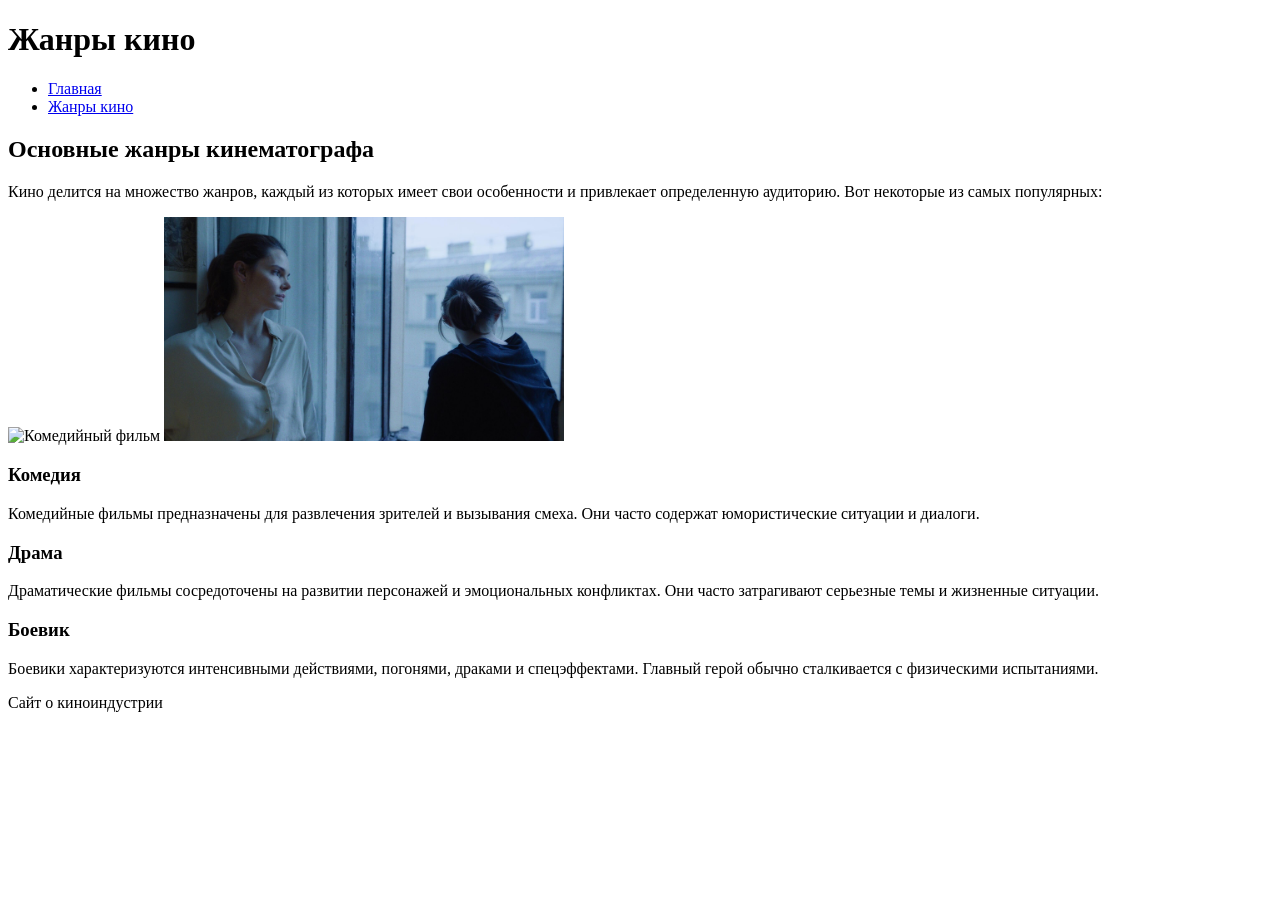
==== genres.html @ 952a70b2 "Добавлен readme.md и страница с жанрами кино" ====
<!DOCTYPE html>
<head>
    <meta charset="UTF-8">
    <title>Жанры кино</title>
    <link rel="stylesheet" href="style.css">
</head>
<body>
    <header>
        <h1>Жанры кино</h1>
    </header>

    <nav>
        <ul>
            <li><a href="index.html">Главная</a></li>
            <li><a href="genres.html">Жанры кино</a></li>
        </ul>
    </nav>

    <main>
        <section>
            <h2>Основные жанры кинематографа</h2>
            <p>Кино делится на множество жанров, каждый из которых имеет свои особенности
               и привлекает определенную аудиторию. Вот некоторые из самых популярных:</p>

            <div class="image-gallery">
                <img src="./photo/victoriaaa1331.github.io/photo/svaty-2.jpg" alt="Комедийный фильм" width="400">
                <img src="./photo/110-rezh.-ilya-miheev-.jpg" alt="Драматический фильм" width="400">
            </div>

            <h3>Комедия</h3>
            <p>Комедийные фильмы предназначены для развлечения зрителей и вызывания смеха.
               Они часто содержат юмористические ситуации и диалоги.</p>

            <h3>Драма</h3>
            <p>Драматические фильмы сосредоточены на развитии персонажей и эмоциональных
               конфликтах. Они часто затрагивают серьезные темы и жизненные ситуации.</p>

            <h3>Боевик</h3>
            <p>Боевики характеризуются интенсивными действиями, погонями, драками и
               спецэффектами. Главный герой обычно сталкивается с физическими испытаниями.</p>
        </section>
    </main>

    <footer>
        <p>Сайт о киноиндустрии</p>
    </footer>
</body>
</html>
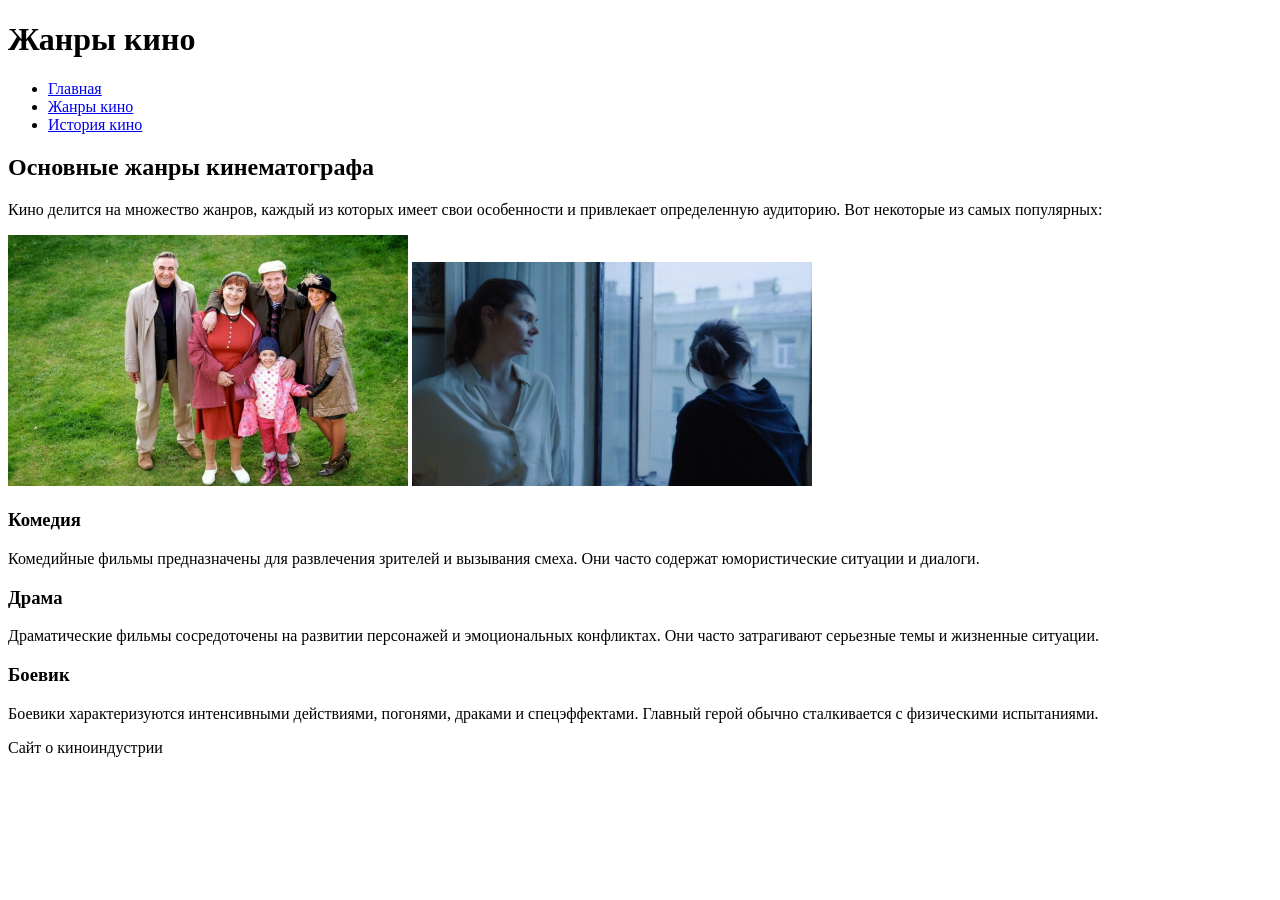
==== commit 151f013f: "Изменены ссылки на картинки, добавлена страница про историю кино" ====
--- a/genres.html
+++ b/genres.html
@@ -13,6 +13,7 @@
         <ul>
             <li><a href="index.html">Главная</a></li>
             <li><a href="genres.html">Жанры кино</a></li>
+            <li><a href="history.html">История кино</a></li>
         </ul>
     </nav>
 
@@ -23,7 +24,7 @@
                и привлекает определенную аудиторию. Вот некоторые из самых популярных:</p>
 
             <div class="image-gallery">
-                <img src="./photo/victoriaaa1331.github.io/photo/svaty-2.jpg" alt="Комедийный фильм" width="400">
+                <img src="./photo/svaty-2.jpg" alt="Комедийный фильм" width="400">
                 <img src="./photo/110-rezh.-ilya-miheev-.jpg" alt="Драматический фильм" width="400">
             </div>
 
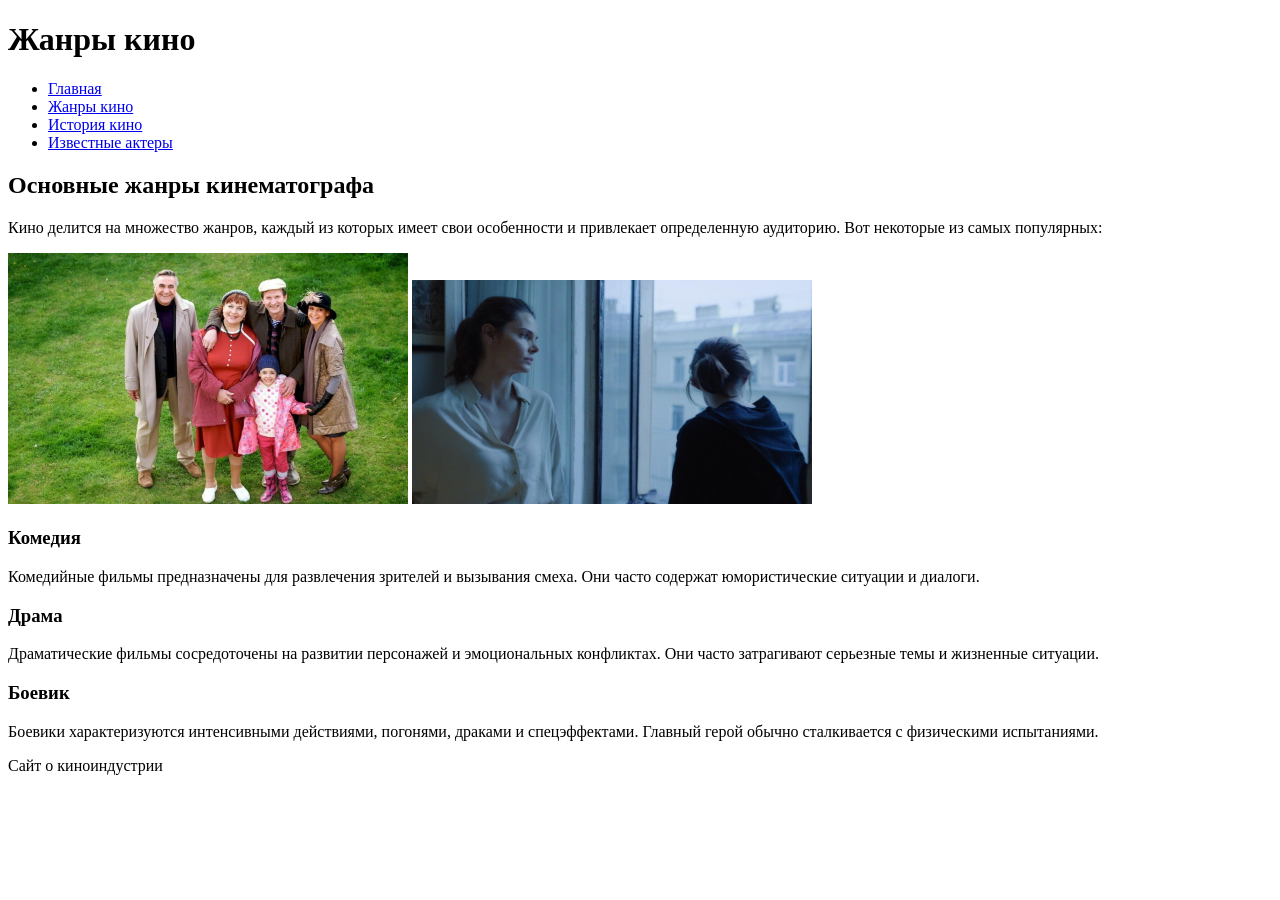
==== commit a1c889a0: "Добавлена страница с известными актёрами" ====
--- a/genres.html
+++ b/genres.html
@@ -14,6 +14,7 @@
             <li><a href="index.html">Главная</a></li>
             <li><a href="genres.html">Жанры кино</a></li>
             <li><a href="history.html">История кино</a></li>
+            <li><a href="actors.html">Известные актеры</a></li>
         </ul>
     </nav>
 
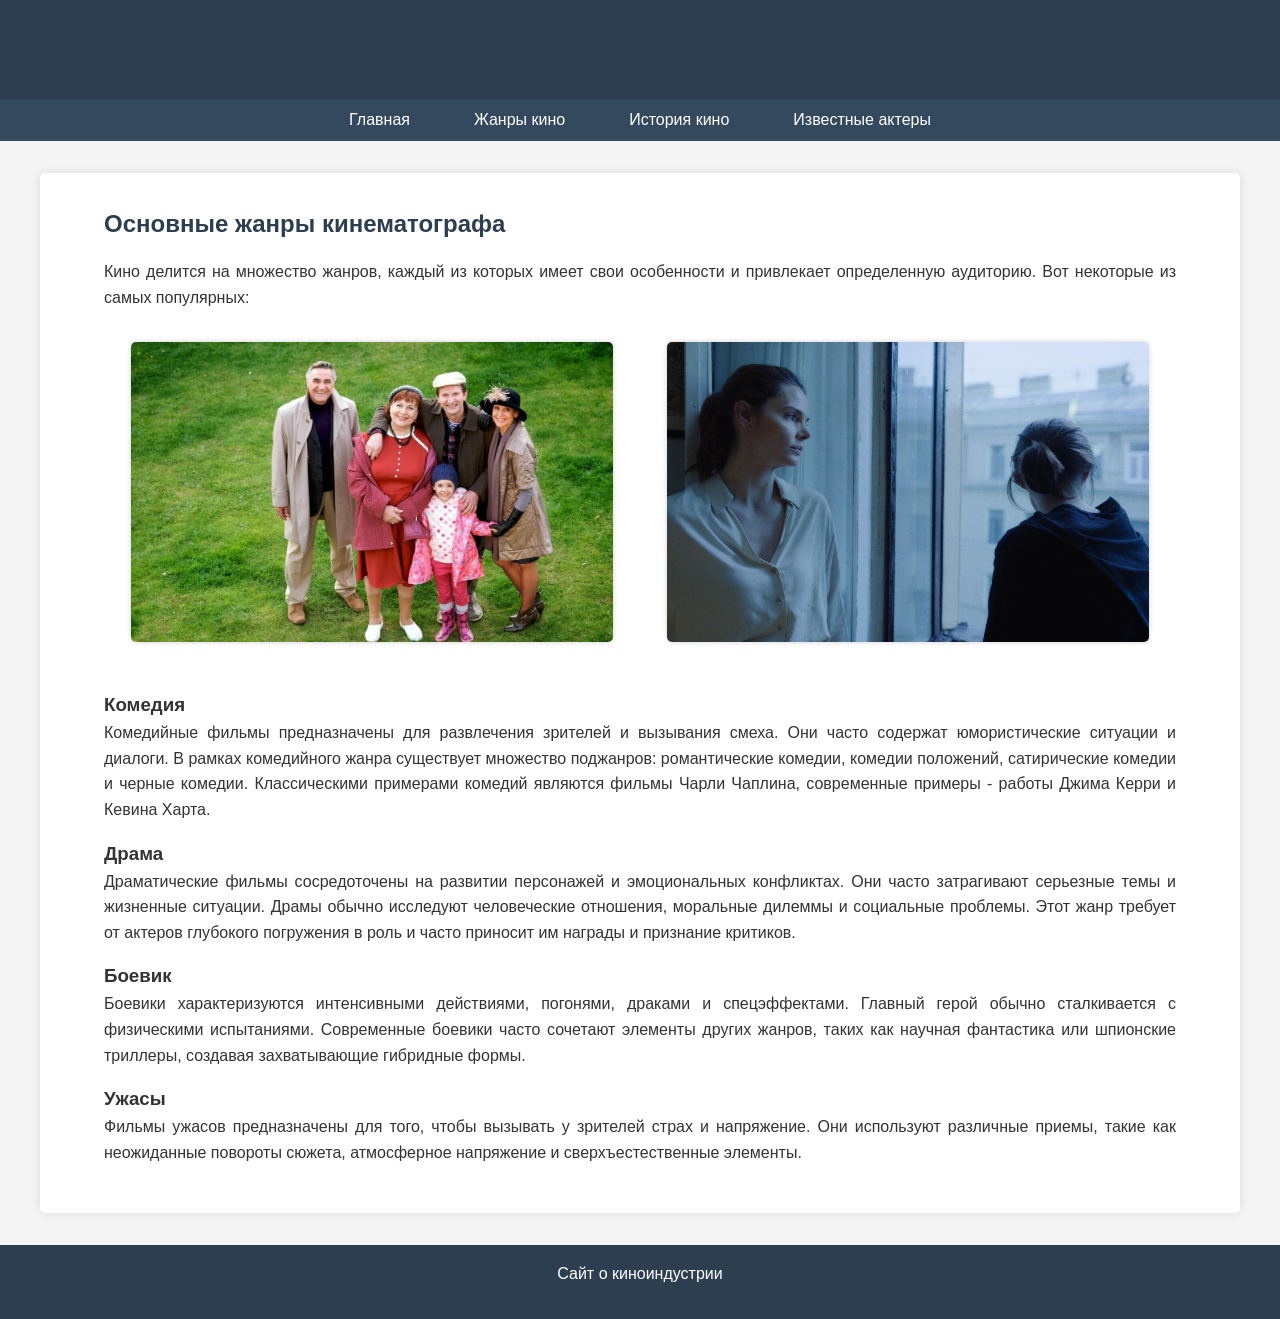
==== commit 32639d8d: "Добавлена информация, изменён стиль подвала" ====
--- a/genres.html
+++ b/genres.html
@@ -31,15 +31,31 @@
 
             <h3>Комедия</h3>
             <p>Комедийные фильмы предназначены для развлечения зрителей и вызывания смеха.
-               Они часто содержат юмористические ситуации и диалоги.</p>
+               Они часто содержат юмористические ситуации и диалоги. В рамках комедийного
+               жанра существует множество поджанров: романтические комедии, комедии положений,
+               сатирические комедии и черные комедии. Классическими примерами комедий являются
+               фильмы Чарли Чаплина, современные примеры - работы Джима Керри и Кевина Харта.
+            </p>
 
             <h3>Драма</h3>
             <p>Драматические фильмы сосредоточены на развитии персонажей и эмоциональных
-               конфликтах. Они часто затрагивают серьезные темы и жизненные ситуации.</p>
+               конфликтах. Они часто затрагивают серьезные темы и жизненные ситуации.
+               Драмы обычно исследуют человеческие отношения, моральные дилеммы и социальные
+               проблемы. Этот жанр требует от актеров глубокого погружения в роль и часто
+               приносит им награды и признание критиков.</p>
 
             <h3>Боевик</h3>
             <p>Боевики характеризуются интенсивными действиями, погонями, драками и
-               спецэффектами. Главный герой обычно сталкивается с физическими испытаниями.</p>
+               спецэффектами. Главный герой обычно сталкивается с физическими испытаниями. Современные боевики часто сочетают
+               элементы других жанров, таких как научная фантастика или шпионские триллеры,
+               создавая захватывающие гибридные формы.
+            </p>
+
+            <h3>Ужасы</h3>
+            <p>Фильмы ужасов предназначены для того, чтобы вызывать у зрителей страх
+               и напряжение. Они используют различные приемы, такие как неожиданные
+               повороты сюжета, атмосферное напряжение и сверхъестественные элементы.
+            </p>
         </section>
     </main>
 
--- a/style.css
+++ b/style.css
@@ -0,0 +1,99 @@
+* {
+    margin: 0;
+    padding: 0;
+    box-sizing: border-box;
+}
+
+body {
+    font-family: Arial, sans-serif;
+    line-height: 1.6;
+    background-color: #f4f4f4;
+    color: #333;
+    display: flex;
+    flex-direction: column;
+    min-height: 100vh;
+}
+
+header {
+    background-color: #2c3e50;
+    color: white;
+    padding: 1rem 0;
+    text-align: center;
+}
+
+nav ul {
+    list-style: none;
+    display: flex;
+    justify-content: center;
+    background-color: #34495e;
+    padding: 0.5rem;
+}
+
+nav ul li {
+    margin: 0 1rem;
+}
+
+nav ul li a {
+    color: white;
+    text-decoration: none;
+    padding: 0.5rem 1rem;
+    border-radius: 3px;
+    transition: background-color 0.3s;
+}
+
+nav ul li a:hover {
+    background-color: #3498db;
+}
+
+main {
+    max-width: 1200px;
+    margin: 2rem auto;
+    padding: 0 2rem;
+    background-color: white;
+    border-radius: 5px;
+    box-shadow: 0 0 10px rgba(0,0,0,0.1);
+    flex-grow: 1;
+}
+
+section {
+    padding: 2rem;
+}
+
+h1, h2 {
+    color: #2c3e50;
+    margin-bottom: 1rem;
+}
+
+p {
+    margin-bottom: 1rem;
+    text-align: justify;
+}
+
+.image-gallery {
+    display: flex;
+    justify-content: space-around;
+    flex-wrap: wrap;
+    margin: 2rem 0;
+}
+
+.image-gallery img {
+    width: 45%;
+    height: 300px;
+    object-fit: cover;
+    border-radius: 5px;
+    margin-bottom: 1rem;
+    box-shadow: 0 0 5px rgba(0,0,0,0.2);
+}
+
+footer {
+    background-color: #2c3e50;
+    color: white;
+    text-align: center;
+    padding: 1rem 0;
+    margin-top: 2rem;
+    width: 100%;
+    display: flex;
+    justify-content: center;
+    align-items: center;
+    margin-top: auto;
+}
